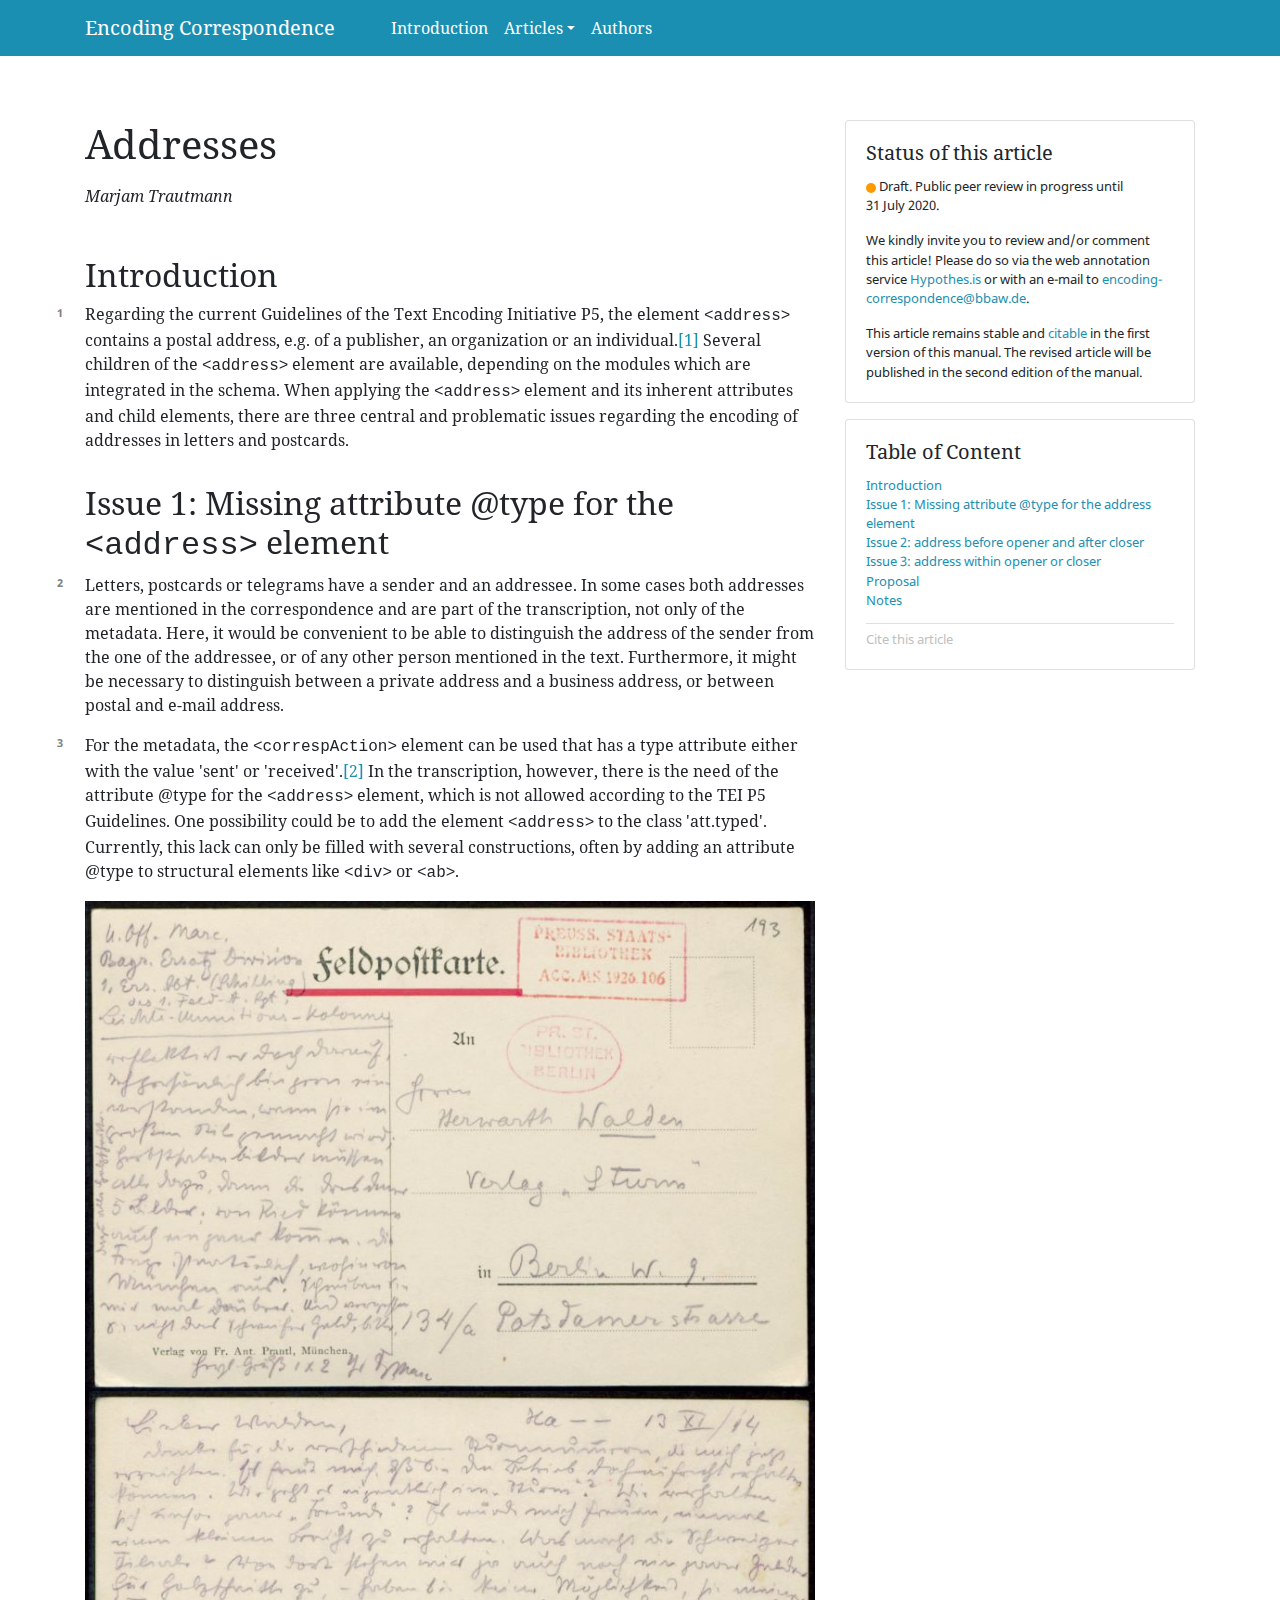
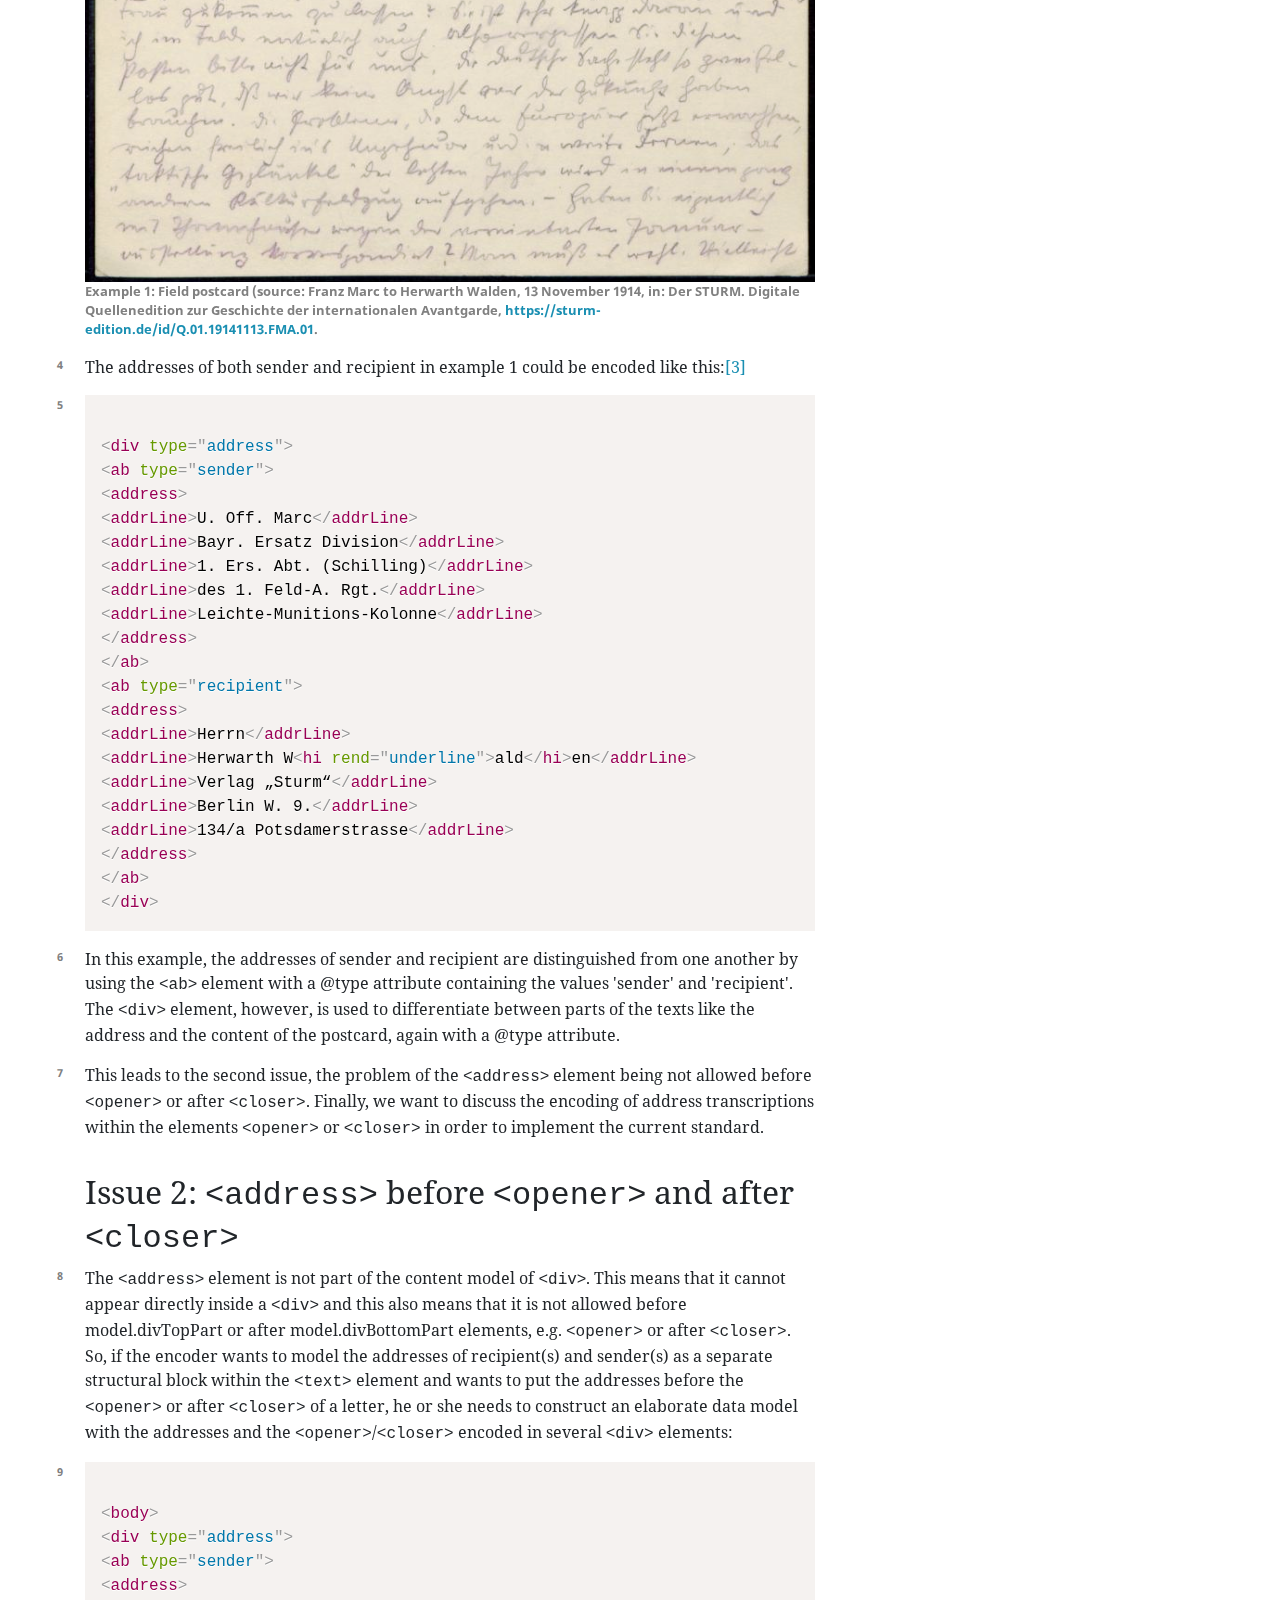
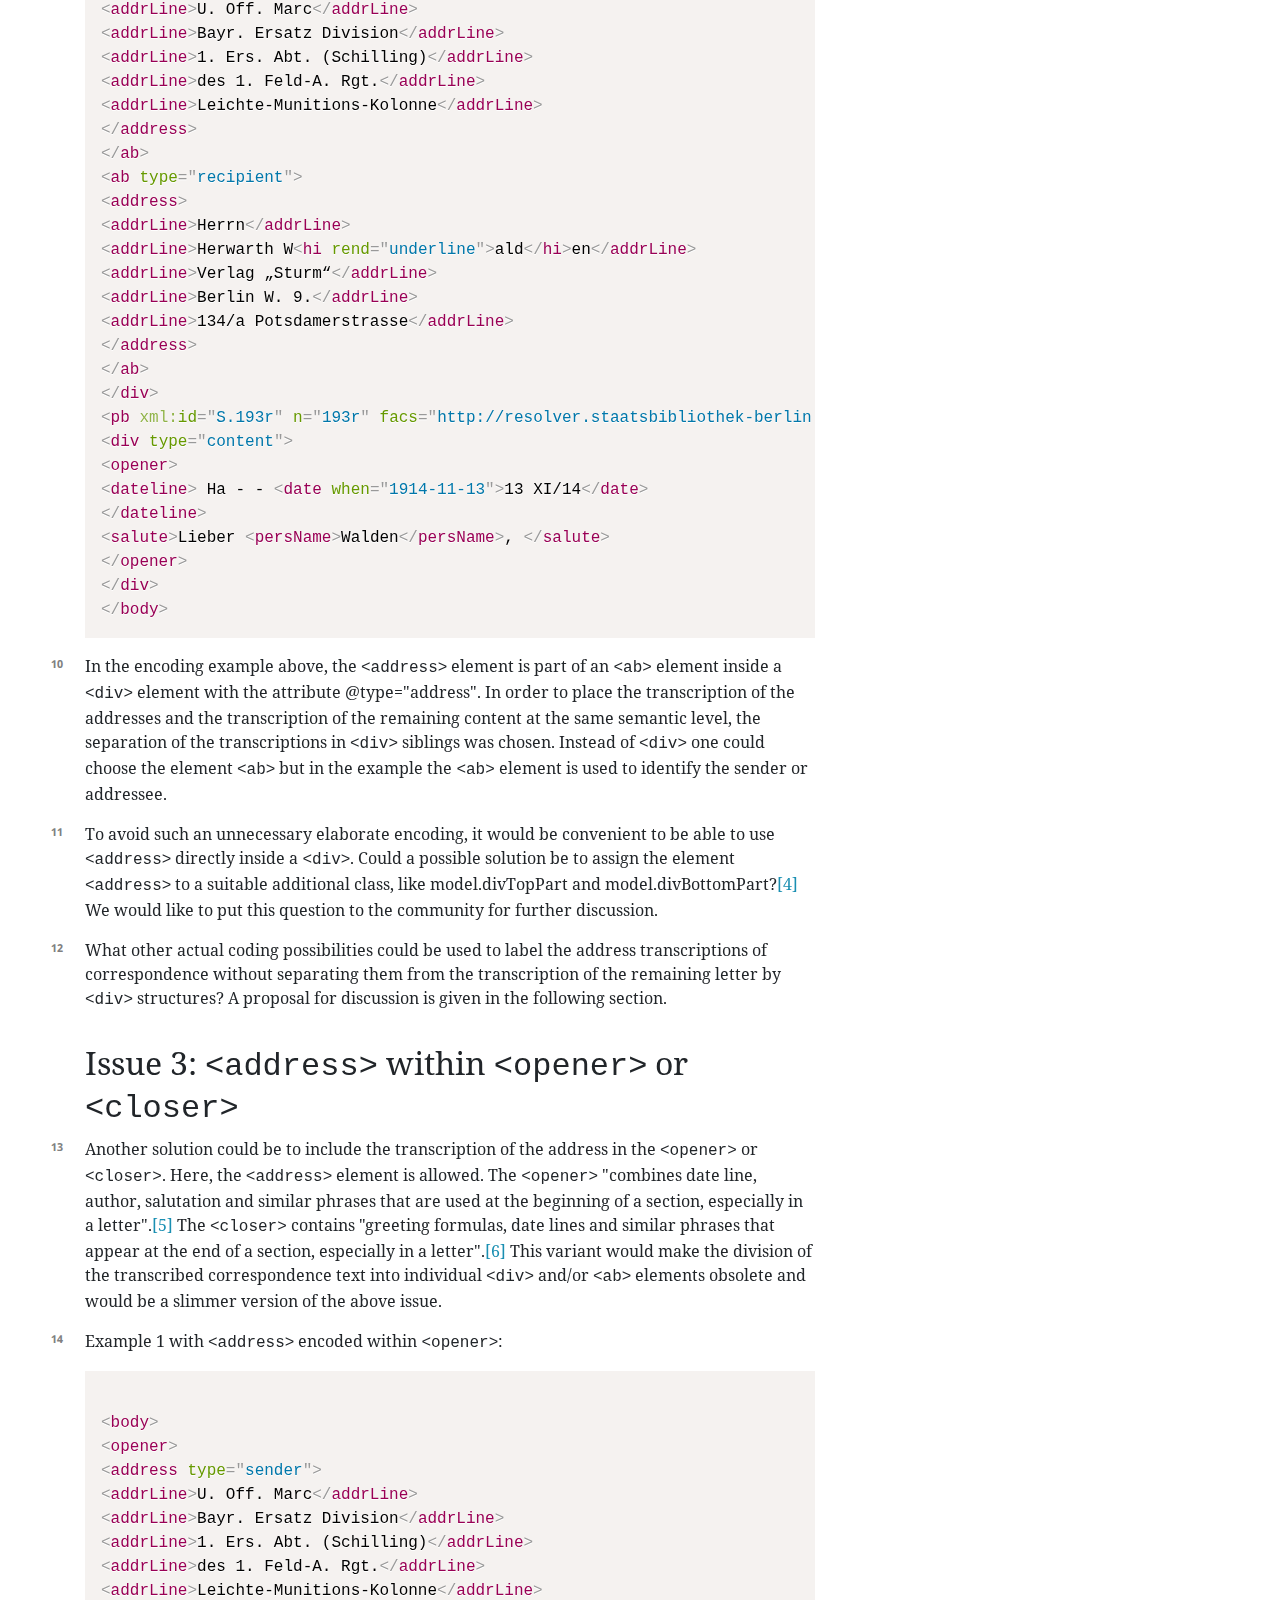
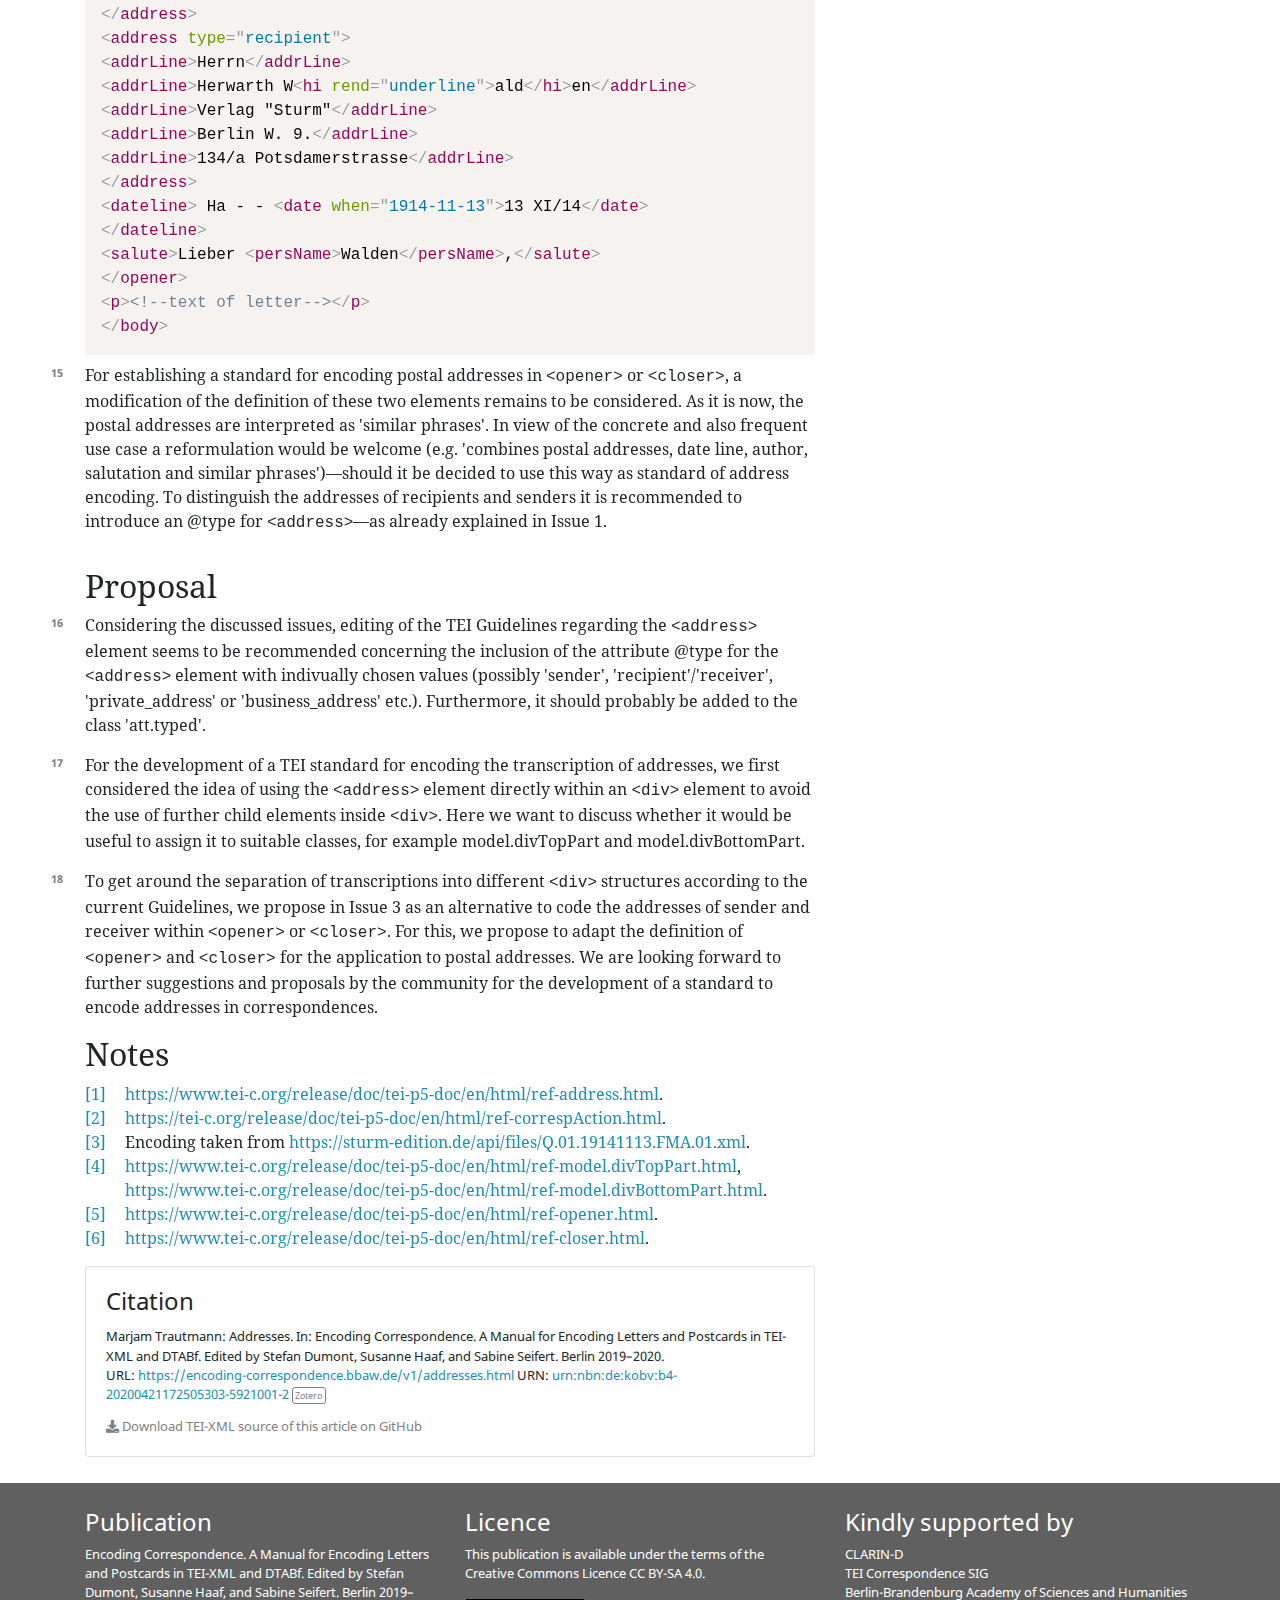
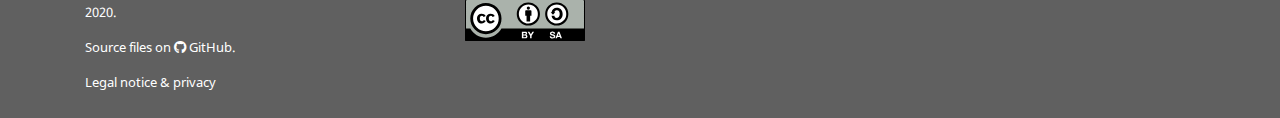
==== html/addresses.html @ d6dd6c6f "Update HTML output with new articles" ====
<!DOCTYPE HTML>
<html lang="en">
   <head>
      <meta http-equiv="Content-Type" content="text/html; charset=UTF-8">
      <meta charset="utf-8">
      <meta name="viewport" content="width=device-width, initial-scale=1, shrink-to-fit=no">
      <link rel="stylesheet" href="libs/bootstrap-4.3.1/css/bootstrap.min.css">
      <link href="libs/fontawesome/css/all.css" rel="stylesheet">
      <link href="libs/prism/prism.css" rel="stylesheet">
      <link href="css/ec.css" rel="stylesheet">
      <title>Encoding Correspondence: Addresses</title><script type="text/javascript">
                    var _paq = window._paq || [];
                    _paq.push(["setVisitorCookieTimeout", "604800"]);
                    _paq.push(["setSessionCookieTimeout", "0"]);
                    /* tracker methods like "setCustomDimension" should be called before "trackPageView" */
                    _paq.push(['trackPageView']);
                    _paq.push(['enableLinkTracking']);
                    (function() {
                    var u="https://piwik.bbaw.de/";
                    _paq.push(['setTrackerUrl', u+'matomo.php']);
                    _paq.push(['setSiteId', '53']);
                    var d=document, g=d.createElement('script'), s=d.getElementsByTagName('script')[0];
                    g.type='text/javascript'; g.async=true; g.defer=true; g.src=u+'matomo.js'; s.parentNode.insertBefore(g,s);
                    })();
                </script><noscript>
         <p><img src="https://piwik.bbaw.de/matomo.php?idsite=53&amp;rec=1" style="border:0;" alt=""></p></noscript></head>
   <body>
      <nav class="navbar navbar-expand-lg navbar-dark">
         <div class="container"><a class="navbar-brand" href="index.html" title="To the homepage" alt="Go to home page of Encoding Correspondence">Encoding Correspondence</a><button class="navbar-toggler" type="button" data-toggle="collapse" data-target="#navbar" aria-controls="navbar" aria-expanded="false" aria-label="Toggle navigation"><span class="navbar-toggler-icon"></span></button><div class="collapse navbar-collapse" id="navbar">
               <ul class="navbar-nav">
                  <li class="nav-item"><a class="nav-link" href="introduction.html">Introduction</a></li>
                  <li class="nav-item dropdown"><a class="nav-link dropdown-toggle" href="#" id="dropdown07" data-toggle="dropdown" aria-haspopup="true" aria-expanded="false">Articles</a><div class="dropdown-menu" aria-labelledby="dropdown07"><a class="dropdown-item" href="addresses.html">Addresses</a><a class="dropdown-item" href="CMIF.html">Correspondence Metadata Interchange Format</a><a class="dropdown-item" href="openers-closers.html">Letter Openers and Closers</a><a class="dropdown-item" href="stamps-seals-postmarks.html">Postage Stamps, Seals, and Postmarks</a><a class="dropdown-item" href="postscripts.html">Postscripts of Letters</a><a class="dropdown-item" href="pre-printed-parts.html">Pre-printed parts: Letterheads and forms</a></div>
                  </li>
                  <li class="nav-item"><a class="nav-link" href="authors.html">Authors <span class="sr-only">(current)</span></a></li>
               </ul>
            </div>
         </div>
      </nav>
      <div id="content" class="container">
         <div class="row">
            <div class="col-md-4 order-2 d-print-none">
               <div id="status" class="card">
                  <div class="card-body">
                     <h5 class="card-title">Status of this article</h5>
                     <p class="status"><span class="dot dot-draft"></span>Draft. Public peer review in progress until 31&nbsp;July&nbsp;2020.</p>
                     <p>We kindly invite you to review and/or comment this article! Please do so via the web
                        annotation service <a href="https://web.hypothes.is/">Hypothes.is</a> 
                        or with an e-mail to <a href="mailto:encoding-correspondence@bbaw.de">encoding-correspondence@bbaw.de</a>.</p>
                     <p>This article remains stable and <a href="#citation">citable</a> in the first version of this manual. The revised article will be published in the
                        second edition of the manual.</p>
                  </div>
               </div>
               <div class="card">
                  <div class="card-body">
                     <h5 class="card-title">Table of Content</h5>
                     <ul id="toc">
                        <li><a href="#c-1">Introduction</a></li>
                        <li><a href="#c-2">Issue 1: Missing attribute @type for the address element</a></li>
                        <li><a href="#c-3">Issue 2: address before opener and after closer</a></li>
                        <li><a href="#c-4">Issue 3: address within opener or closer
                              </a></li>
                        <li><a href="#c-5">Proposal</a></li>
                        <li><a href="#notes">Notes</a></li>
                        <li class="citation-link"><a href="#citation">Cite this article</a></li>
                     </ul>
                  </div>
               </div>
            </div>
            <div class="col-md-8 order-1">
               <article>
                  <header>
                     <h1>Addresses</h1>
                     <p id="authors">Marjam Trautmann</p>
                  </header>
                  <section>
                     
                     <div class="chapter" id="c-1">
                        
                        <h2>Introduction</h2>
                        
                        <p id="1"><span class="paragraph-number">&nbsp;&nbsp;1</span>Regarding the current Guidelines of the Text Encoding Initiative P5, the element
                           <span class="code">&lt;address&gt;</span> contains a postal address, e.g. of a publisher, an organization
                           or an individual.<a id="fn1" href="#note_fn1">[1]</a>
                           Several children of the <span class="code">&lt;address&gt;</span> element are available, depending on the
                           modules which are integrated in the schema. When applying the <span class="code">&lt;address&gt;</span>
                           element and its inherent attributes and child elements, there are three central and
                           problematic issues regarding the encoding of addresses in letters and postcards.</p>
                        </div>
                     
                     <div class="chapter" id="c-2">
                        
                        <h2>Issue 1: Missing attribute @type for the <span class="code">&lt;address&gt;</span> element</h2>
                        
                        <p id="2"><span class="paragraph-number">&nbsp;&nbsp;2</span>Letters, postcards or telegrams have a sender and an addressee. In some cases both
                           addresses are mentioned in the correspondence and are part of the transcription, not
                           only of the metadata. Here, it would be convenient to be able to distinguish the
                           address of the sender from the one of the addressee, or of any other person mentioned
                           in the text. Furthermore, it might be necessary to distinguish between a private
                           address and a business address, or between postal and e-mail address.</p>
                        
                        <p id="3"><span class="paragraph-number">&nbsp;&nbsp;3</span>For the metadata, the <span class="code">&lt;correspAction&gt;</span> element can be used that has a type
                           attribute either with the value 'sent' or 'received'.<a id="fn2" href="#note_fn2">[2]</a>
                           In the transcription, however, there is the need of the attribute @type for the
                           <span class="code">&lt;address&gt;</span> element, which is not allowed according to the TEI P5 Guidelines.
                           One possibility could be to add the element <span class="code">&lt;address&gt;</span> to the class
                           'att.typed'. Currently, this lack can only be filled with several constructions,
                           often by adding an attribute @type to structural elements like <span class="code">&lt;div&gt;</span> or
                           <span class="code">&lt;ab&gt;</span>.</p>
                        
                        <figure><img src="img/addresses/example1.png"><figcaption>Example 1: Field postcard (source: Franz Marc to Herwarth Walden, 13 November
                              1914, in: Der STURM. Digitale Quellenedition zur Geschichte der internationalen
                              Avantgarde, <a href="https://sturm-%E2%80%8Bedition.de/id/Q.01.19141113.FMA.01" target="_blank">https://sturm-​edition.de/id/Q.01.19141113.FMA.01</a>.</figcaption>
                        </figure>
                        
                        <p id="4"><span class="paragraph-number">&nbsp;&nbsp;4</span>The addresses of both sender and recipient in example 1 could be encoded like
                           this:<a id="fn3" href="#note_fn3">[3]</a>
                           </p>
                        
                        <p id="5"><span class="paragraph-number">&nbsp;&nbsp;5</span><pre><code class="language-xml">
&lt;div type="address"&gt;
&lt;ab type="sender"&gt;
&lt;address&gt;
&lt;addrLine&gt;U. Off. Marc&lt;/addrLine&gt;
&lt;addrLine&gt;Bayr. Ersatz Division&lt;/addrLine&gt;
&lt;addrLine&gt;1. Ers. Abt. (Schilling)&lt;/addrLine&gt;
&lt;addrLine&gt;des 1. Feld-A. Rgt.&lt;/addrLine&gt;
&lt;addrLine&gt;Leichte-Munitions-Kolonne&lt;/addrLine&gt;
&lt;/address&gt;
&lt;/ab&gt;
&lt;ab type="recipient"&gt;
&lt;address&gt;
&lt;addrLine&gt;Herrn&lt;/addrLine&gt;
&lt;addrLine&gt;Herwarth W&lt;hi rend="underline"&gt;ald&lt;/hi&gt;en&lt;/addrLine&gt;
&lt;addrLine&gt;Verlag „Sturm“&lt;/addrLine&gt;
&lt;addrLine&gt;Berlin W. 9.&lt;/addrLine&gt;
&lt;addrLine&gt;134/a Potsdamerstrasse&lt;/addrLine&gt;
&lt;/address&gt;
&lt;/ab&gt;
&lt;/div&gt;
</code></pre>
                        </p>
                        
                        <p id="6"><span class="paragraph-number">&nbsp;&nbsp;6</span>In this example, the addresses of sender and recipient are distinguished from one
                           another by using the <span class="code">&lt;ab&gt;</span> element with a @type attribute containing the values
                           'sender' and 'recipient'. The <span class="code">&lt;div&gt;</span> element, however, is used to differentiate
                           between parts of the texts like the address and the content of the postcard, again
                           with a @type attribute.</p>
                        
                        <p id="7"><span class="paragraph-number">&nbsp;&nbsp;7</span>This leads to the second issue, the problem of the <span class="code">&lt;address&gt;</span> element being not
                           allowed before <span class="code">&lt;opener&gt;</span> or after <span class="code">&lt;closer&gt;</span>. Finally, we want to discuss
                           the encoding of address transcriptions within the elements <span class="code">&lt;opener&gt;</span> or
                           <span class="code">&lt;closer&gt;</span> in order to implement the current standard.</p>
                        </div>
                     
                     <div class="chapter" id="c-3">
                        
                        <h2>Issue 2: <span class="code">&lt;address&gt;</span> before <span class="code">&lt;opener&gt;</span> and after <span class="code">&lt;closer&gt;</span></h2>
                        
                        <p id="8"><span class="paragraph-number">&nbsp;&nbsp;8</span>The <span class="code">&lt;address&gt;</span> element is not part of the content model of <span class="code">&lt;div&gt;</span>. This
                           means that it cannot appear directly inside a <span class="code">&lt;div&gt;</span> and this also means that
                           it is not allowed before model.divTopPart or after model.divBottomPart elements, e.g.
                           <span class="code">&lt;opener&gt;</span> or after <span class="code">&lt;closer&gt;</span>. So, if the encoder wants to model the
                           addresses of recipient(s) and sender(s) as a separate structural block within the
                           <span class="code">&lt;text&gt;</span> element and wants to put the addresses before the <span class="code">&lt;opener&gt;</span> or
                           after <span class="code">&lt;closer&gt;</span> of a letter, he or she needs to construct an elaborate data
                           model with the addresses and the <span class="code">&lt;opener&gt;</span>/<span class="code">&lt;closer&gt;</span> encoded in several
                           <span class="code">&lt;div&gt;</span> elements:</p>
                        
                        <p id="9"><span class="paragraph-number">&nbsp;&nbsp;9</span><pre><code class="language-xml">
&lt;body&gt;
&lt;div type="address"&gt;
&lt;ab type="sender"&gt;
&lt;address&gt;
&lt;addrLine&gt;U. Off. Marc&lt;/addrLine&gt;
&lt;addrLine&gt;Bayr. Ersatz Division&lt;/addrLine&gt;
&lt;addrLine&gt;1. Ers. Abt. (Schilling)&lt;/addrLine&gt;
&lt;addrLine&gt;des 1. Feld-A. Rgt.&lt;/addrLine&gt;
&lt;addrLine&gt;Leichte-Munitions-Kolonne&lt;/addrLine&gt;
&lt;/address&gt;
&lt;/ab&gt;
&lt;ab type="recipient"&gt;
&lt;address&gt;
&lt;addrLine&gt;Herrn&lt;/addrLine&gt;
&lt;addrLine&gt;Herwarth W&lt;hi rend="underline"&gt;ald&lt;/hi&gt;en&lt;/addrLine&gt;
&lt;addrLine&gt;Verlag „Sturm“&lt;/addrLine&gt;
&lt;addrLine&gt;Berlin W. 9.&lt;/addrLine&gt;
&lt;addrLine&gt;134/a Potsdamerstrasse&lt;/addrLine&gt;
&lt;/address&gt;
&lt;/ab&gt;
&lt;/div&gt;
&lt;pb xml:id="S.193r" n="193r" facs="http://resolver.staatsbibliothek-berlin.de/SBB0000DAB200000002"/&gt;
&lt;div type="content"&gt;
&lt;opener&gt;
&lt;dateline&gt; Ha - - &lt;date when="1914-11-13"&gt;13 XI/14&lt;/date&gt;
&lt;/dateline&gt;
&lt;salute&gt;Lieber &lt;persName&gt;Walden&lt;/persName&gt;, &lt;/salute&gt;
&lt;/opener&gt;
&lt;/div&gt;
&lt;/body&gt;
</code></pre>
                        </p>
                        
                        <p id="10"><span class="paragraph-number">10</span>In the encoding example above, the <span class="code">&lt;address&gt;</span> element is part of an <span class="code">&lt;ab&gt;</span>
                           element inside a <span class="code">&lt;div&gt;</span> element with the attribute @type="address". In order to
                           place the transcription of the addresses and the transcription of the remaining
                           content at the same semantic level, the separation of the transcriptions in
                           <span class="code">&lt;div&gt;</span> siblings was chosen. Instead of <span class="code">&lt;div&gt;</span> one could choose the
                           element <span class="code">&lt;ab&gt;</span> but in the example the <span class="code">&lt;ab&gt;</span> element is used to identify
                           the sender or addressee.</p>
                        
                        <p id="11"><span class="paragraph-number">11</span>To avoid such an unnecessary elaborate encoding, it would be convenient to be able
                           to
                           use <span class="code">&lt;address&gt;</span> directly inside a <span class="code">&lt;div&gt;</span>. Could a possible solution be to
                           assign the element <span class="code">&lt;address&gt;</span> to a suitable additional class, like
                           model.divTopPart and model.divBottomPart?<a id="fn4" href="#note_fn4">[4]</a>
                           We would like to put this question to the community for further discussion.</p>
                        
                        <p id="12"><span class="paragraph-number">12</span>What other actual coding possibilities could be used to label the address
                           transcriptions of correspondence without separating them from the transcription of
                           the remaining letter by <span class="code">&lt;div&gt;</span> structures? A proposal for discussion is given
                           in the following section.</p>
                        </div>
                     
                     <div class="chapter" id="c-4">
                        
                        <h2>Issue 3: <span class="code">&lt;address&gt;</span> within <span class="code">&lt;opener&gt;</span> or <span class="code">&lt;closer&gt;</span>
                           </h2>
                        
                        <p id="13"><span class="paragraph-number">13</span>Another solution could be to include the transcription of the address in the
                           <span class="code">&lt;opener&gt;</span> or <span class="code">&lt;closer&gt;</span>. Here, the <span class="code">&lt;address&gt;</span> element is allowed.
                           The <span class="code">&lt;opener&gt;</span> "combines date line, author, salutation and similar phrases that
                           are used at the beginning of a section, especially in a letter".<a id="fn5" href="#note_fn5">[5]</a>
                           The <span class="code">&lt;closer&gt;</span> contains "greeting formulas, date lines and similar phrases that
                           appear at the end of a section, especially in a letter".<a id="fn6" href="#note_fn6">[6]</a>
                           This variant would make the division of the transcribed correspondence text into
                           individual <span class="code">&lt;div&gt;</span> and/or <span class="code">&lt;ab&gt;</span> elements obsolete and would be a slimmer
                           version of the above issue.</p>
                        
                        <p id="14"><span class="paragraph-number">14</span>Example 1 with <span class="code">&lt;address&gt;</span> encoded within <span class="code">&lt;opener&gt;</span>:</p>
                        
                        <pre><code class="language-xml">
&lt;body&gt;
&lt;opener&gt;
&lt;address type="sender"&gt;
&lt;addrLine&gt;U. Off. Marc&lt;/addrLine&gt;
&lt;addrLine&gt;Bayr. Ersatz Division&lt;/addrLine&gt;
&lt;addrLine&gt;1. Ers. Abt. (Schilling)&lt;/addrLine&gt;
&lt;addrLine&gt;des 1. Feld-A. Rgt.&lt;/addrLine&gt;
&lt;addrLine&gt;Leichte-Munitions-Kolonne&lt;/addrLine&gt;
&lt;/address&gt;
&lt;address type="recipient"&gt;
&lt;addrLine&gt;Herrn&lt;/addrLine&gt;
&lt;addrLine&gt;Herwarth W&lt;hi rend="underline"&gt;ald&lt;/hi&gt;en&lt;/addrLine&gt;
&lt;addrLine&gt;Verlag "Sturm"&lt;/addrLine&gt;
&lt;addrLine&gt;Berlin W. 9.&lt;/addrLine&gt;
&lt;addrLine&gt;134/a Potsdamerstrasse&lt;/addrLine&gt;
&lt;/address&gt;
&lt;dateline&gt; Ha - - &lt;date when="1914-11-13"&gt;13 XI/14&lt;/date&gt;
&lt;/dateline&gt;
&lt;salute&gt;Lieber &lt;persName&gt;Walden&lt;/persName&gt;,&lt;/salute&gt;
&lt;/opener&gt;
&lt;p&gt;&lt;!--text of letter--&gt;&lt;/p&gt;
&lt;/body&gt;
</code></pre>
                        
                        <p id="15"><span class="paragraph-number">15</span>For establishing a standard for encoding postal addresses in <span class="code">&lt;opener&gt;</span> or
                           <span class="code">&lt;closer&gt;</span>, a modification of the definition of these two elements remains to
                           be considered. As it is now, the postal addresses are interpreted as 'similar
                           phrases'. In view of the concrete and also frequent use case a reformulation would
                           be
                           welcome (e.g. 'combines postal addresses, date line, author, salutation and similar
                           phrases')—should it be decided to use this way as standard of address encoding. To
                           distinguish the addresses of recipients and senders it is recommended to introduce
                           an
                           @type for <span class="code">&lt;address&gt;</span>—as already explained in Issue 1.</p>
                        </div>
                     
                     <div class="chapter" id="c-5">
                        
                        <h2>Proposal</h2>
                        
                        <p id="16"><span class="paragraph-number">16</span>Considering the discussed issues, editing of the TEI Guidelines regarding the
                           <span class="code">&lt;address&gt;</span> element seems to be recommended concerning the inclusion of the
                           attribute @type for the <span class="code">&lt;address&gt;</span> element with indivually chosen values
                           (possibly 'sender', 'recipient'/'receiver', 'private_address' or 'business_address'
                           etc.). Furthermore, it should probably be added to the class 'att.typed'.</p>
                        
                        <p id="17"><span class="paragraph-number">17</span>For the development of a TEI standard for encoding the transcription of addresses,
                           we
                           first considered the idea of using the <span class="code">&lt;address&gt;</span> element directly within an
                           <span class="code">&lt;div&gt;</span> element to avoid the use of further child elements inside
                           <span class="code">&lt;div&gt;</span>. Here we want to discuss whether it would be useful to assign it to
                           suitable classes, for example model.divTopPart and model.divBottomPart.</p>
                        
                        <p id="18"><span class="paragraph-number">18</span>To get around the separation of transcriptions into different <span class="code">&lt;div&gt;</span> structures
                           according to the current Guidelines, we propose in Issue 3 as an alternative to code
                           the addresses of sender and receiver within <span class="code">&lt;opener&gt;</span> or <span class="code">&lt;closer&gt;</span>. For
                           this, we propose to adapt the definition of <span class="code">&lt;opener&gt;</span> and <span class="code">&lt;closer&gt;</span> for
                           the application to postal addresses. We are looking forward to further suggestions
                           and proposals by the community for the development of a standard to encode addresses
                           in correspondences.</p>
                        </div>
                     </section>
                  <div id="notes">
                     <h2>Notes</h2>
                     <ul>
                        <li><a id="note_fn1" class="note-number" href="#fn1">[1]</a><a href="https://www.tei-c.org/release/doc/tei-p5-doc/en/html/ref-address.html" target="_blank">https://www.tei-c.org/release/doc/tei-p5-doc/en/html/ref-address.html</a>.</li>
                        <li><a id="note_fn2" class="note-number" href="#fn2">[2]</a><a href="https://tei-c.org/release/doc/tei-p5-doc/en/html/ref-correspAction.html" target="_blank">https://tei-c.org/release/doc/tei-p5-doc/en/html/ref-correspAction.html</a>.</li>
                        <li><a id="note_fn3" class="note-number" href="#fn3">[3]</a>Encoding taken from <a href="https://sturm-edition.de/api/files/Q.01.19141113.FMA.01.xml" target="_blank">https://sturm-edition.de/api/files/Q.01.19141113.FMA.01.xml</a>.</li>
                        <li><a id="note_fn4" class="note-number" href="#fn4">[4]</a><a href="https://www.tei-c.org/release/doc/tei-p5-doc/en/html/ref-model.divTopPart.html" target="_blank">https://www.tei-c.org/release/doc/tei-p5-doc/en/html/ref-model.divTopPart.html</a>,
                           <a href="https://www.tei-c.org/release/doc/tei-p5-doc/en/html/ref-model.divBottomPart.html" target="_blank">https://www.tei-c.org/release/doc/tei-p5-doc/en/html/ref-model.divBottomPart.html</a>.</li>
                        <li><a id="note_fn5" class="note-number" href="#fn5">[5]</a><a href="https://www.tei-c.org/release/doc/tei-p5-doc/en/html/ref-opener.html" target="_blank">https://www.tei-c.org/release/doc/tei-p5-doc/en/html/ref-opener.html</a>.</li>
                        <li><a id="note_fn6" class="note-number" href="#fn6">[6]</a><a href="https://www.tei-c.org/release/doc/tei-p5-doc/en/html/ref-closer.html" target="_blank">https://www.tei-c.org/release/doc/tei-p5-doc/en/html/ref-closer.html</a>.</li>
                     </ul>
                  </div>
                  <div id="bibliography"></div>
                  <div class="card" id="citation">
                     <div class="card-body">
                        <h4 class="card-title">Citation</h4>Marjam Trautmann: Addresses. In: Encoding Correspondence. A Manual for Encoding Letters and Postcards in TEI-XML
                        and DTABf. Edited by Stefan Dumont, Susanne Haaf, and Sabine Seifert. Berlin 2019–2020.
                        URL:&nbsp;<a href="https://encoding-correspondence.bbaw.de/v1/addresses.html">https://encoding-correspondence.bbaw.de/v1/addresses.html</a> URN:&nbsp;<a href="https://nbn-resolving.org/urn:nbn:de:kobv:b4-20200421172505303-5921001-2">urn:nbn:de:kobv:b4-20200421172505303-5921001-2</a><a class="zotero-link" href="https://www.zotero.org/groups/2248469/encoding_correspondence/items/itemKey/TFR6AZQS" target="_blank" title="Zotero record" alt="Link to Zotero record">Zotero</a><br><span class="Z3988" title="url_ver=Z39.88-2004&amp;ctx_ver=Z39.88-2004&amp;rfr_id=info%3Asid%2Fzotero.org%3A2&amp;rft_val_fmt=info%3Aofi%2Ffmt%3Akev%3Amtx%3Abook&amp;rft.genre=bookitem&amp;rft.atitle=Addresses&amp;rft.btitle=Encoding%20Correspondence.%20A%20Manual%20for%20TEI-XML-based%20Encoding%20of%20Letters%20and%20Postcards%20in%20TEI-XML%20and%20DTABf&amp;rft.place=Berlin&amp;rft.publisher=Berlin-Brandenburg%20Academy%20of%20Sciences%20and%20Humanities&amp;rft.edition=1&amp;rft.aufirst=Marjam&amp;rft.aulast=Trautmann&amp;rft.au=Marjam%20Trautmann&amp;rft.au=Stefan%20Dumont&amp;rft.au=Susanne%20Haaf&amp;rft.au=Sabine%20Seifert&amp;rft.date=2020&amp;rft.language=en-EN"></span><p class="download-link"><i class="fa fa-download"></i>&nbsp;<a href="https://github.com/TEI-Correspondence-SIG/encoding-correspondence">Download TEI-XML source of this article on GitHub</a></p>
                     </div>
                  </div>
               </article>
            </div>
         </div>
      </div>
      <footer class="d-print-none">
         <div class="container">
            <div class="row">
               <div class="col-md-4">
                  <h4>Publication</h4>
                  <p>Encoding Correspondence. A Manual for Encoding Letters and Postcards in TEI-XML and
                     DTABf. Edited by Stefan Dumont, Susanne Haaf, and Sabine Seifert. Berlin 2019–2020.</p>
                  <p>Source files on <i class="fab fa-github"></i>&nbsp;<a href="https://github.com/TEI-Correspondence-SIG/encoding-correspondence" target="_blank">GitHub</a>.</p>
                  <p><a href="legal.html">Legal notice &amp; privacy</a></p>
               </div>
               <div class="col-md-4">
                  <h4>Licence</h4>
                  <p>This publication is available under the terms of the Creative Commons Licence <a target="_blank" href="https://creativecommons.org/licenses/by-sa/4.0/">CC BY-SA 4.0</a>.</p><a target="_blank" href="https://creativecommons.org/licenses/by-sa/4.0/"><img src="img/_general/by-sa.svg"></a></div>
               <div class="col-md-4">
                  <h4>Kindly supported by</h4>
                  <ul>
                     <li><a href="https://www.clarin-d.net/en/" target="_blank">CLARIN-D</a></li>
                     <li><a href="https://tei-c.org/activities/sig/correspondence/" target="_blank">TEI Correspondence SIG</a></li>
                     <li><a href="http://www.bbaw.de/en/" target="_blank">Berlin-Brandenburg Academy of Sciences and Humanities</a></li>
                  </ul>
               </div>
            </div>
         </div>
      </footer><script src="libs/jquery/jquery-3.3.1.slim.min.js"></script><script src="libs/popper.js/popper.min.js"></script><script src="libs/bootstrap-4.3.1/js/bootstrap.min.js"></script><script src="libs/prism/prism.js"></script><script src="https://hypothes.is/embed.js" async></script><script>
                    $(function () {
                        $("[data-toggle='popover']").popover({
                            html : true,
                            trigger: 'focus',
                            content: function() {
                                var content = $(this).attr("data-popover-content");
                                return $(content).children(".popover-body").html();
                            }
                        });
                    })
                </script></body>
</html>
---- html/libs/prism/prism.css ----
/* PrismJS 1.17.1
https://prismjs.com/download.html#themes=prism&languages=markup */
/**
 * prism.js default theme for JavaScript, CSS and HTML
 * Based on dabblet (http://dabblet.com)
 * @author Lea Verou
 */

code[class*="language-"],
pre[class*="language-"] {
	color: black;
	background: none;
	text-shadow: 0 1px white;
	font-family: Consolas, Monaco, 'Andale Mono', 'Ubuntu Mono', monospace;
	font-size: 1em;
	text-align: left;
	white-space: pre;
	word-spacing: normal;
	word-break: normal;
	word-wrap: normal;
	line-height: 1.5;

	-moz-tab-size: 4;
	-o-tab-size: 4;
	tab-size: 4;

	-webkit-hyphens: none;
	-moz-hyphens: none;
	-ms-hyphens: none;
	hyphens: none;
}

pre[class*="language-"]::-moz-selection, pre[class*="language-"] ::-moz-selection,
code[class*="language-"]::-moz-selection, code[class*="language-"] ::-moz-selection {
	text-shadow: none;
	background: #b3d4fc;
}

pre[class*="language-"]::selection, pre[class*="language-"] ::selection,
code[class*="language-"]::selection, code[class*="language-"] ::selection {
	text-shadow: none;
	background: #b3d4fc;
}

@media print {
	code[class*="language-"],
	pre[class*="language-"] {
		text-shadow: none;
	}
}

/* Code blocks */
pre[class*="language-"] {
	padding: 1em;
	margin: .5em 0;
	overflow: auto;
}

:not(pre) > code[class*="language-"],
pre[class*="language-"] {
	background: #f5f2f0;
}

/* Inline code */
:not(pre) > code[class*="language-"] {
	padding: .1em;
	border-radius: .3em;
	white-space: normal;
}

.token.comment,
.token.prolog,
.token.doctype,
.token.cdata {
	color: slategray;
}

.token.punctuation {
	color: #999;
}

.namespace {
	opacity: .7;
}

.token.property,
.token.tag,
.token.boolean,
.token.number,
.token.constant,
.token.symbol,
.token.deleted {
	color: #905;
}

.token.selector,
.token.attr-name,
.token.string,
.token.char,
.token.builtin,
.token.inserted {
	color: #690;
}

.token.operator,
.token.entity,
.token.url,
.language-css .token.string,
.style .token.string {
	color: #9a6e3a;
	background: hsla(0, 0%, 100%, .5);
}

.token.atrule,
.token.attr-value,
.token.keyword {
	color: #07a;
}

.token.function,
.token.class-name {
	color: #DD4A68;
}

.token.regex,
.token.important,
.token.variable {
	color: #e90;
}

.token.important,
.token.bold {
	font-weight: bold;
}
.token.italic {
	font-style: italic;
}

.token.entity {
	cursor: help;
}
---- html/css/ec.css ----
/* noto-sans-regular - latin */
@font-face {
  font-family: 'Noto Sans';
  font-style: normal;
  font-weight: 400;
  src: local('Noto Sans'), local('NotoSans'),
       url('../libs/noto-sans/noto-sans-v9-latin-regular.woff2') format('woff2'), /* Chrome 26+, Opera 23+, Firefox 39+ */
       url('../libs/noto-sans/noto-sans-v9-latin-regular.woff') format('woff'); /* Chrome 6+, Firefox 3.6+, IE 9+, Safari 5.1+ */
}

/* noto-sans-italic - latin */
@font-face {
  font-family: 'Noto Sans';
  font-style: italic;
  font-weight: 400;
  src: local('Noto Sans Italic'), local('NotoSans-Italic'),
       url('../libs/noto-sans/noto-sans-v9-latin-italic.woff2') format('woff2'), /* Chrome 26+, Opera 23+, Firefox 39+ */
       url('../libs/noto-sans/noto-sans-v9-latin-italic.woff') format('woff'); /* Chrome 6+, Firefox 3.6+, IE 9+, Safari 5.1+ */
}

/* noto-sans-700italic - latin */
@font-face {
  font-family: 'Noto Sans';
  font-style: italic;
  font-weight: 700;
  src: local('Noto Sans Bold Italic'), local('NotoSans-BoldItalic'),
       url('../libs/noto-sans/noto-sans-v9-latin-700italic.woff2') format('woff2'), /* Chrome 26+, Opera 23+, Firefox 39+ */
       url('../libs/noto-sans/noto-sans-v9-latin-700italic.woff') format('woff'); /* Chrome 6+, Firefox 3.6+, IE 9+, Safari 5.1+ */
}

/* noto-sans-700 - latin */
@font-face {
  font-family: 'Noto Sans';
  font-style: normal;
  font-weight: 700;
  src: local('Noto Sans Bold'), local('NotoSans-Bold'),
       url('../libs/noto-sans/noto-sans-v9-latin-700.woff2') format('woff2'), /* Chrome 26+, Opera 23+, Firefox 39+ */
       url('../libs/noto-sans/noto-sans-v9-latin-700.woff') format('woff'); /* Chrome 6+, Firefox 3.6+, IE 9+, Safari 5.1+ */
}

/* noto-serif-regular - latin */
@font-face {
  font-family: 'Noto Serif';
  font-style: normal;
  font-weight: 400;
  src: local('Noto Serif'), local('NotoSerif'),
       url('../libs/noto-serif/noto-serif-v8-latin-regular.woff2') format('woff2'), /* Chrome 26+, Opera 23+, Firefox 39+ */
       url('../libs/noto-serif/noto-serif-v8-latin-regular.woff') format('woff'); /* Chrome 6+, Firefox 3.6+, IE 9+, Safari 5.1+ */
}

/* noto-serif-700 - latin */
@font-face {
  font-family: 'Noto Serif';
  font-style: normal;
  font-weight: 700;
  src: local('Noto Serif Bold'), local('NotoSerif-Bold'),
       url('../libs/noto-serif/noto-serif-v8-latin-700.woff2') format('woff2'), /* Chrome 26+, Opera 23+, Firefox 39+ */
       url('../libs/noto-serif/noto-serif-v8-latin-700.woff') format('woff'); /* Chrome 6+, Firefox 3.6+, IE 9+, Safari 5.1+ */
}

/* noto-serif-italic - latin */
@font-face {
  font-family: 'Noto Serif';
  font-style: italic;
  font-weight: 400;
  src: local('Noto Serif Italic'), local('NotoSerif-Italic'),
       url('../libs/noto-serif/noto-serif-v8-latin-italic.woff2') format('woff2'), /* Chrome 26+, Opera 23+, Firefox 39+ */
       url('../libs/noto-serif/noto-serif-v8-latin-italic.woff') format('woff'); /* Chrome 6+, Firefox 3.6+, IE 9+, Safari 5.1+ */
}

/* noto-serif-700italic - latin */
@font-face {
  font-family: 'Noto Serif';
  font-style: italic;
  font-weight: 700;
  src: local('Noto Serif Bold Italic'), local('NotoSerif-BoldItalic'),
       url('../libs/noto-serif/noto-serif-v8-latin-700italic.woff2') format('woff2'), /* Chrome 26+, Opera 23+, Firefox 39+ */
       url('../libs/noto-serif/noto-serif-v8-latin-700italic.woff') format('woff'); /* Chrome 6+, Firefox 3.6+, IE 9+, Safari 5.1+ */
}



html, body {
    font-family: 'Noto Serif', serif;
}

nav.navbar-dark {
    background-color: #1A8FB2;
}

#navbar {
    margin-left: 2em;
}

#navbar a.nav-link {
    color: white;
}

#navbar .dropdown-menu {
    background-color: #1A8FB2;
    border: white;
    color: white;
}

#navbar .dropdown-menu a {
    color: white;
}
#navbar .dropdown-menu a:hover {
    background-color: #5b9fb2;
    
}

div#content {
    margin-top: 4em;
}

div.p-0 a,
div#content a {
    color: #1A8FB2;
}

header {
    margin-bottom: 3em;
}

p#authors {
    margin-top: 1em;
    font-style: italic;
}

.card-body p:last-child,
.card-body ul:last-child {
    margin-bottom: 0;
}

div#status {
    margin-bottom: 1em;
}

div#status p {
    font-family: 'Noto Sans', sans;
    font-size: 0.8em;
}

div#status p.status {
    text-indent: 1em;
}

.dot {
  position: absolute;
  margin: 0.5em 0 0 -1em;
  height: 10px;
  width: 10px;
  background-color: #bbb;
  border-radius: 50%;
  display: inline-block;
}

.dot-draft {
    background-color: #ff9900;
}

ul#toc {
    font-family: 'Noto Sans', sans;
    font-size: 0.8em;
    list-style-type: none;
    padding-left: 0;
}

ul#toc ul {
    font-family: 'Noto Sans', sans;
    list-style-type: none;
    padding-left: 20px;
}

ul#toc li.citation-link {
    margin-top: 1em;
    border-top: 1px solid #e0e0e0;
    padding-top: 0.5em;
}

ul#toc li.citation-link a {
    color: silver;
}

div.chapter {
    margin-top: 2em;
}

div#content p {
    position: relative;
}

span.paragraph-number {
    display: block;
    position: absolute;
    top: 0.2em;
    left: -3em;
    font-family: 'Noto Sans', sans;
    font-size: 0.7em;
    font-weight: bold;
    color: gray;
    text-align: right;
}

blockquote {
    margin: 0 4em 1em 4em;
}

blockquote p {
    margin-bottom: 0;
    font-style: italic;
}

blockquote cite {
    font-size: 0.8em;
    color: gray;
}

div#content blockquote cite a {
    color: gray;
}

span.code {
    font-family: Monospace;
}

span.bold {
    font-weight: bold;
}

caption,
figcaption {
    font-size: 0.8em;
    font-family: 'Noto Sans';
    font-weight: bold;
    color: gray;
}

article img {
    width: 100%;
    max-height: 50%;
}

div#notes li,
div#bibliography ul {
    position: relative;
    list-style-type: none;
    padding-left: 0;
}

div#notes a.note-number {
    display: block;
    position: absolute;
    left: -2.5em;
}

div#bibliography li {
    padding-bottom: 1em;
}

div#citation a.zotero-link,
div#bibliography a.zotero-link {
    font-size: 0.7em;
    margin: 0 0 0 0.3em;
    vertical-align: central;
    padding: 0.1em 0.3em 0.1em 0.3em;
    border: 1px solid gray;
    border-radius: 3px;
    font-family: "Noto Sans";
    color: gray;
}

div#citation a.zotero-link:hover,
div#bibliography a.zotero-link:hover {
    color: white;
    background-color: gray;
    text-decoration: none;
}

div#citation,
div#editorial-note {
    font-family: 'Noto Sans', sans;
    font-size: 0.8em;
}

div#editorial-note {
    margin-top: 2em;
    color: gray;
}

div#content p.download-link {
    margin-top: 1em;
    color: gray;
}

div#content p.download-link a {
    color: gray;
}

/* Footer */

footer {
    margin-top: 2em;
    padding: 2em 0 5em 0;
    font-family: 'Noto Sans', sans;
    font-size: 0.8em;
    background-color: #606060;
    color: white;
}

footer ul {
    list-style-type: none;
    padding: 0;
}

footer a,
footer a:hover {
    color: white;
}

/* Home page */
.jumbotron {
    position: relative;
    padding-top: 10em;
    padding-left: 2em;
    background-color: #EAF4F7;
    background-image: url('../img/_general/_D4S9095-TFA-B138.jpg');
    background-size:     cover; 
    background-repeat:   no-repeat;
    background-position: center center;
}

.jumbotron .container {
    padding: 1em 2em 1em 2em;
    background: rgba(255, 255, 255, 0.8);  
}

.jumbotron h2 {
    margin-top: 1em;
    font-size: 1.3em;
}

.jumbotron .lead {
    font-style: italic;
    font-size: 1.2em;
}

.jumbotron .container {
    position: relative;
}

.jumbotron .popover-block-container {
    position: absolute;
    right: 0;
    bottom: -30px;
    font-family: 'Noto Sans';
    font-size: 0.8em;
}

.jumbotron .popover-block-container > a {
    color: #606060;
}

.card .byline {
    font-style: italic;
    font-size: 0.8em;
}

/*  Authors */

div#authors div {
    padding-bottom: 1em;
    border-bottom: 1px solid #e0e0e0;
    margin-bottom: 1em;
}

a.cv-link {
    margin-left: 0.5em;
    font-size: 0.7em;
}

/*  print version */

@media print {
    body {
        width: 100%;
    }
    
    div.row {
        display: block;
    }
    
    div.col-md-8 {
        margin-left: 2em;
        flex: 95%;
        max-width: 95%;
    }
    
    span.paragraph-number {
        left: -3em;
    }
    
    div.annotator-frame {
        display: none;
    }
} 

/* mobile version */
@media screen and (max-width: 768px) {
    .jumbotron {
        padding-top: 2em;
        padding-left: 0em;
    }
    
    h1.display-4 {
        font-size: 2.5em;
    }
}
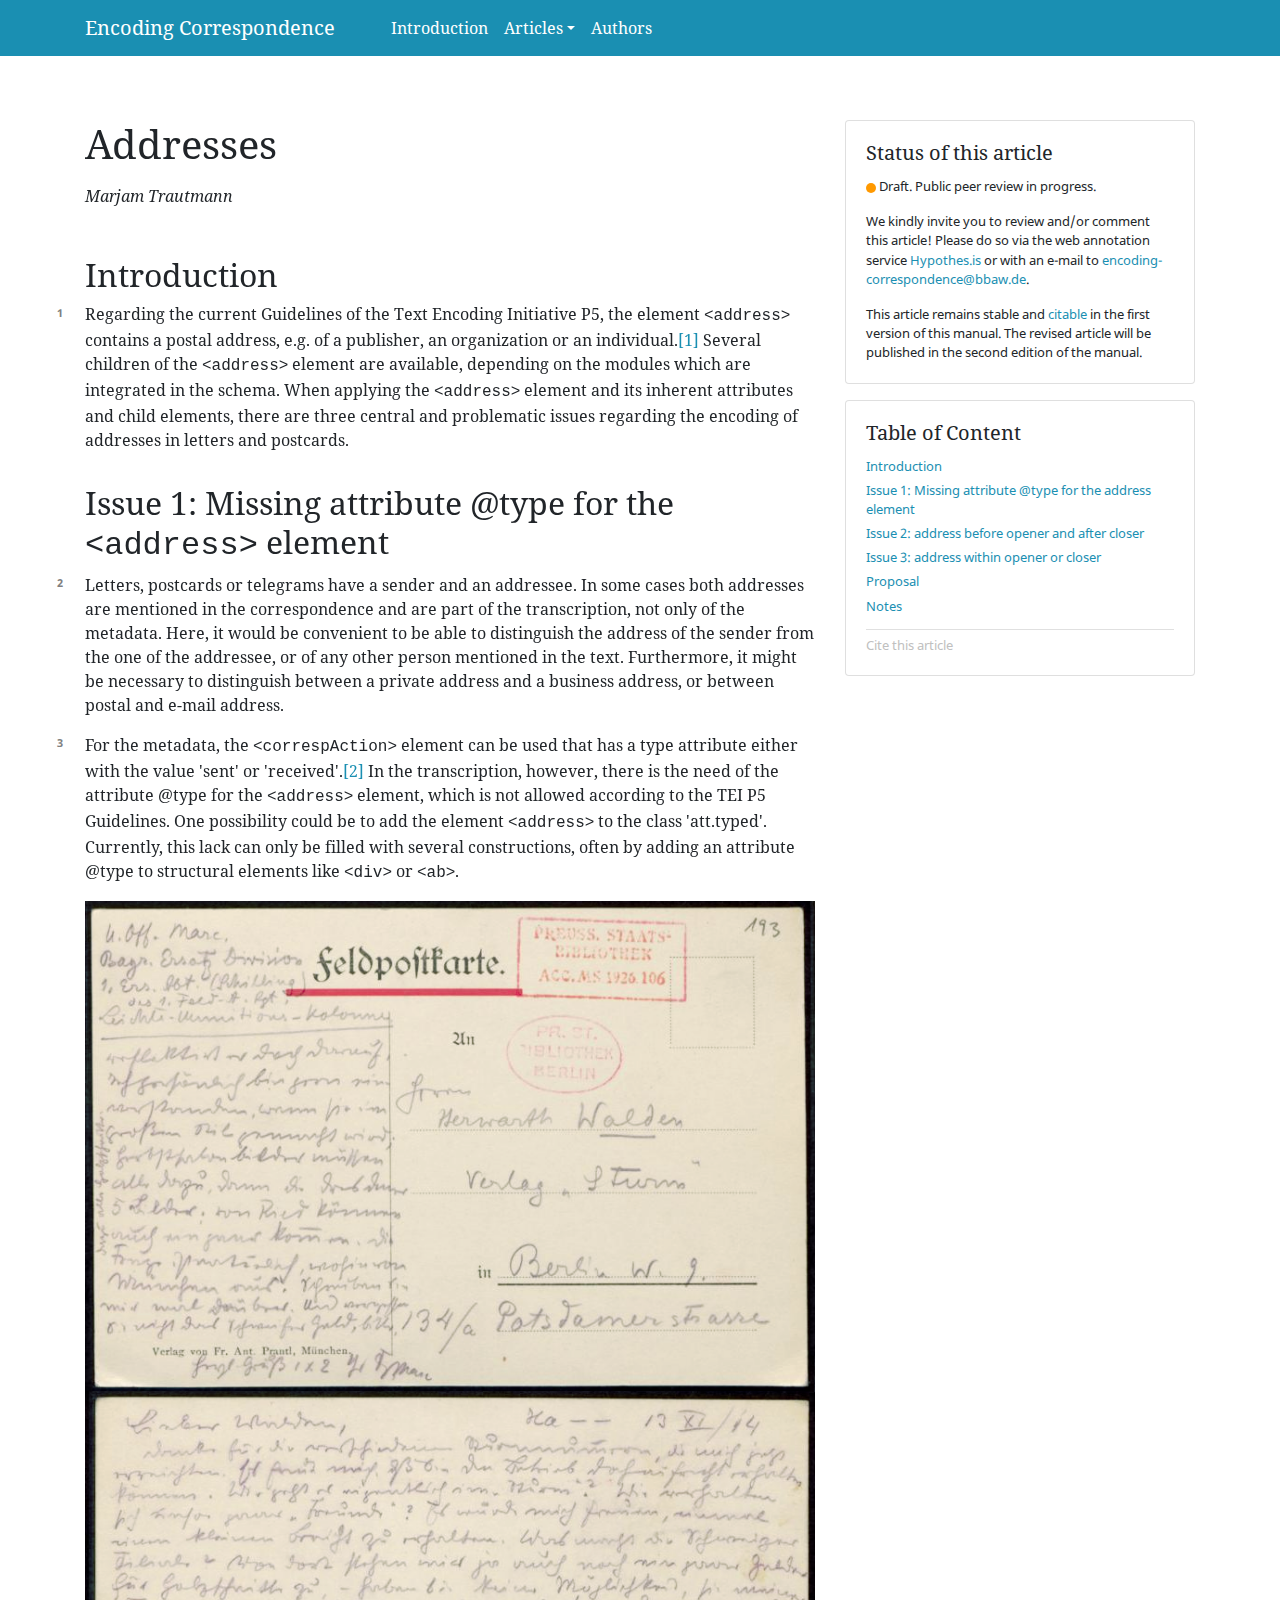
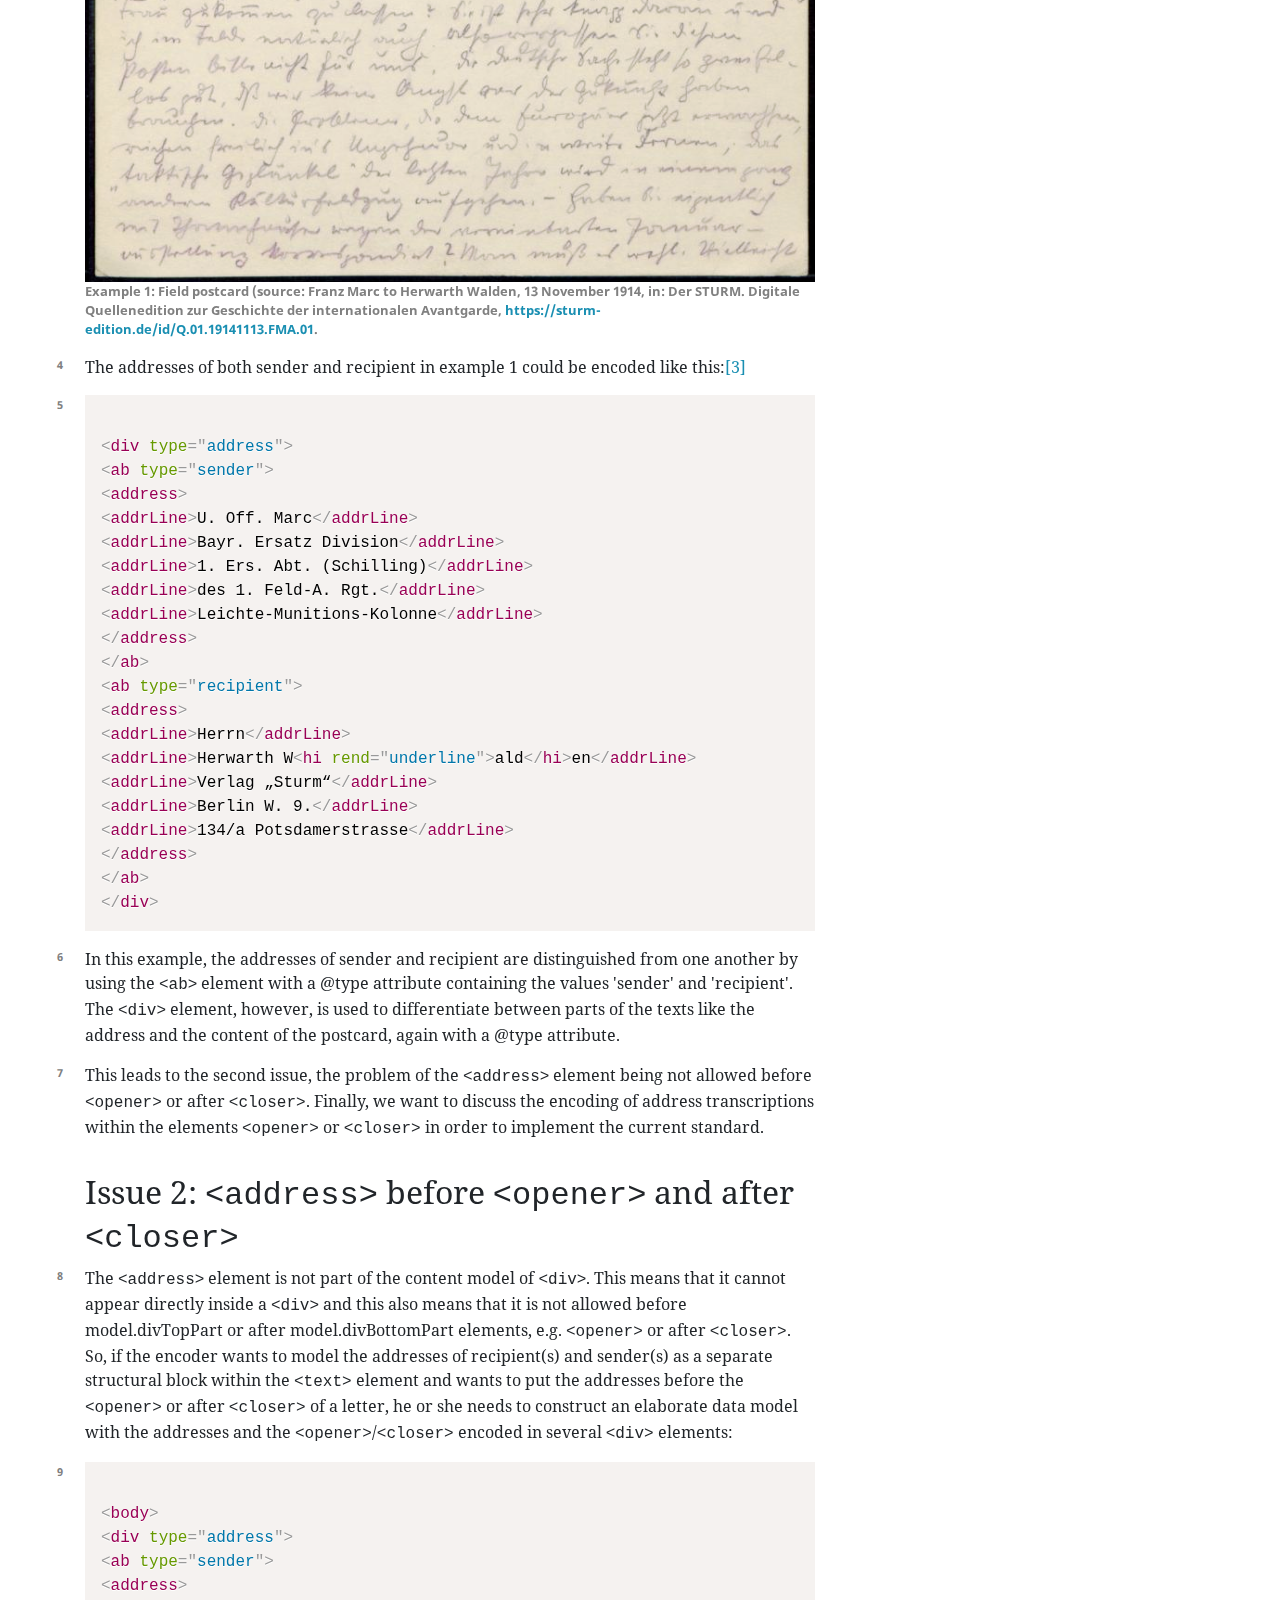
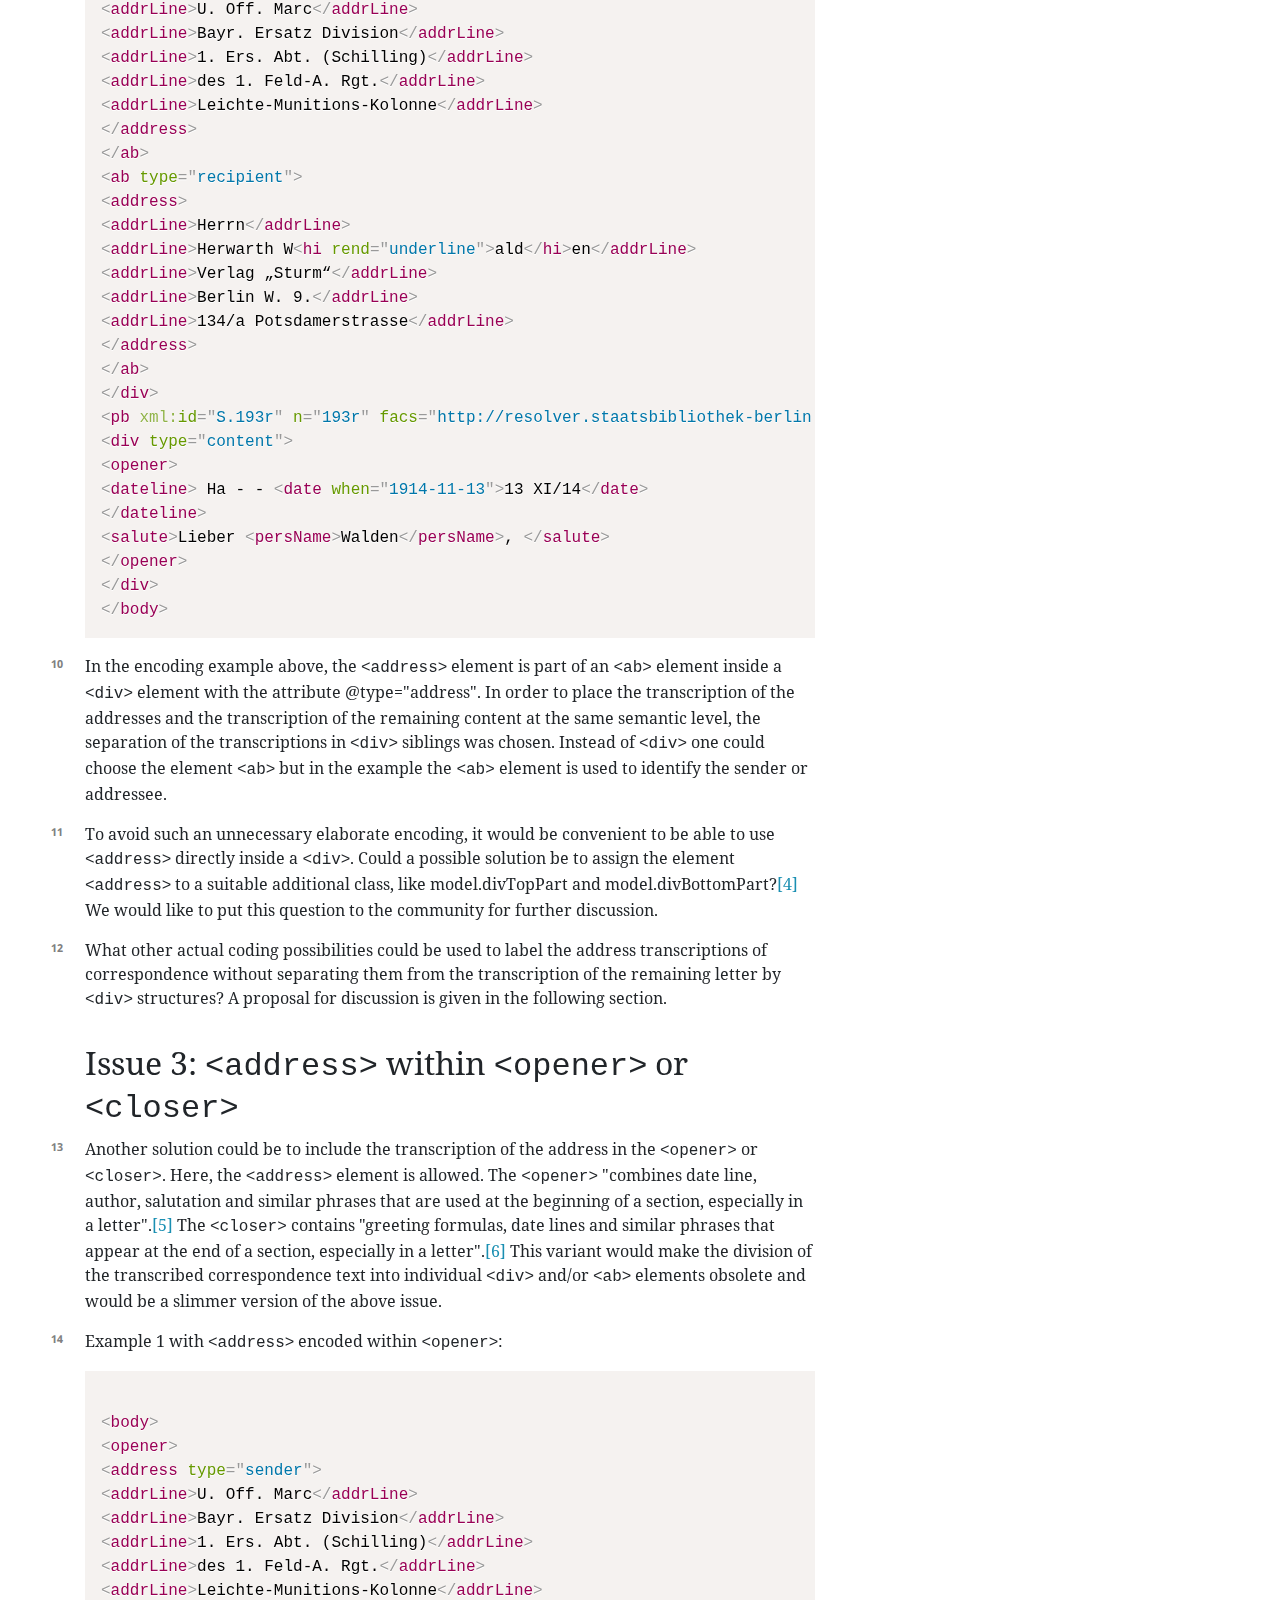
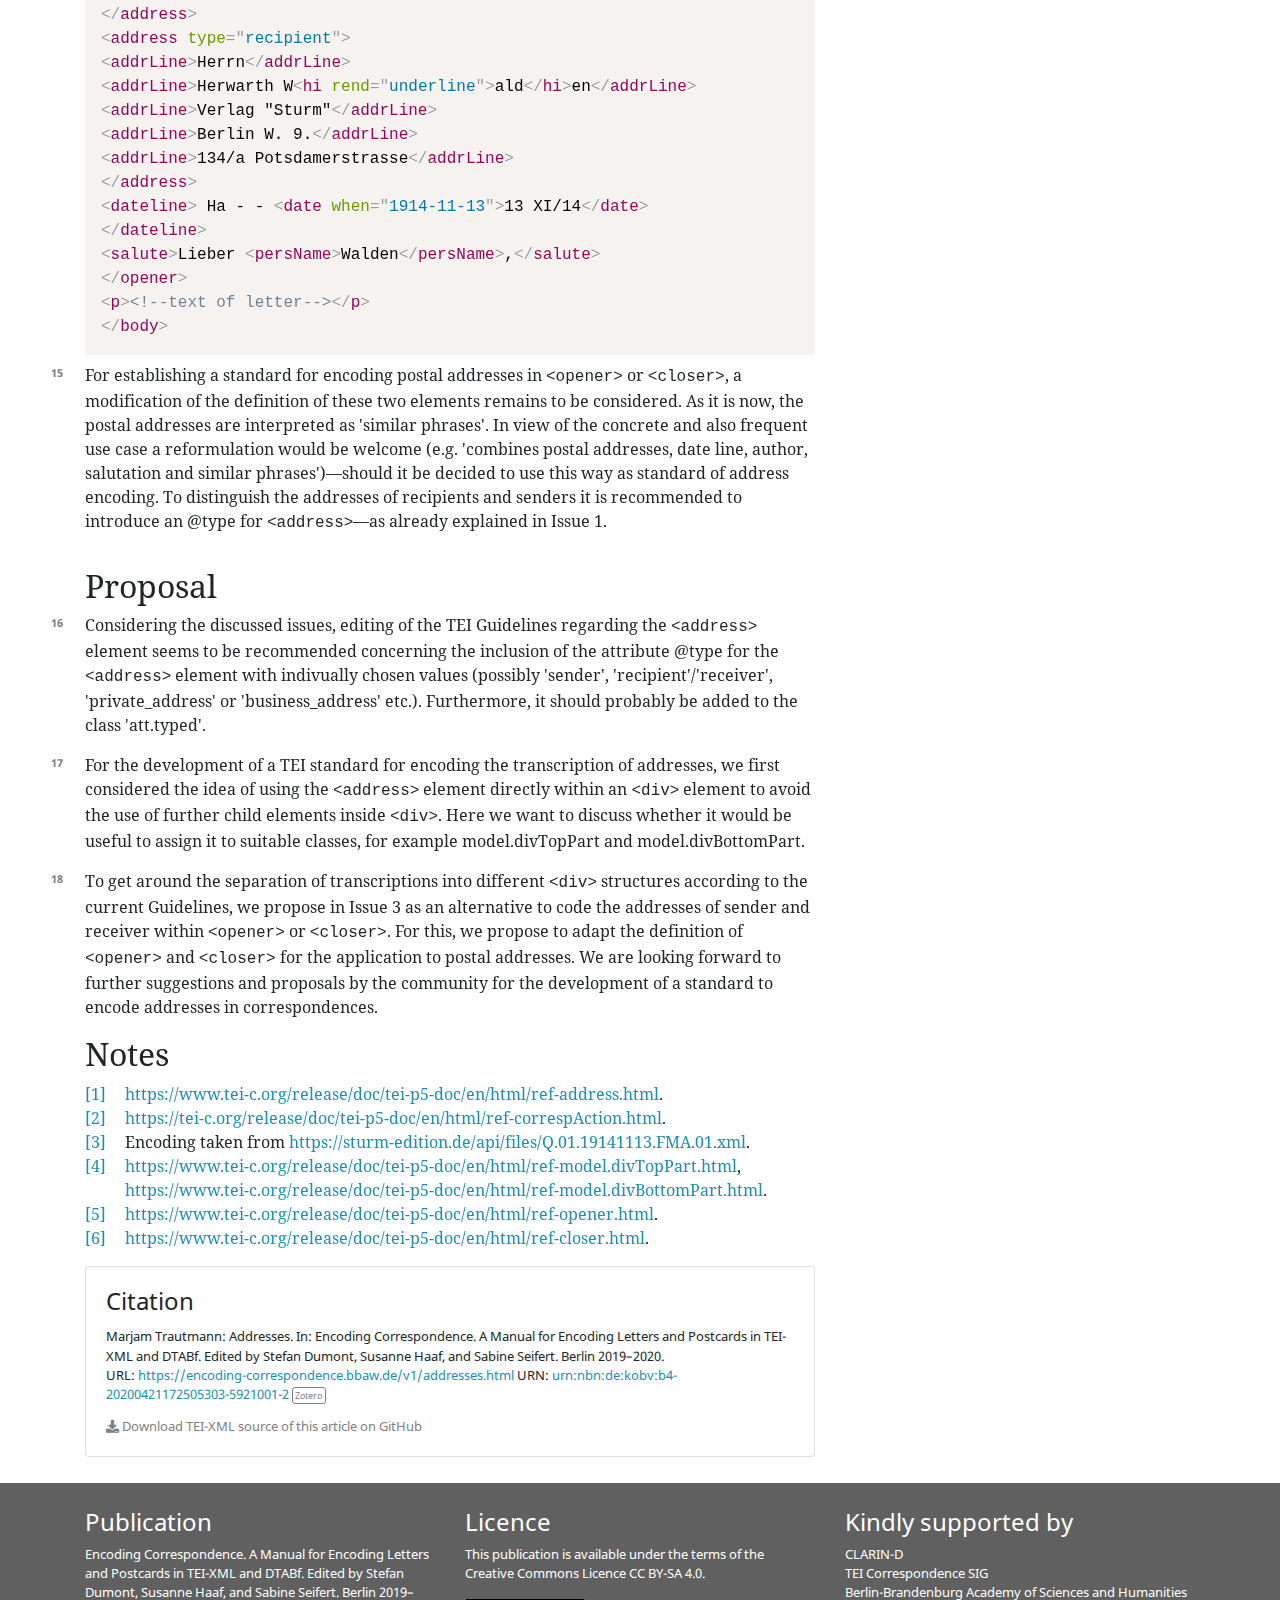
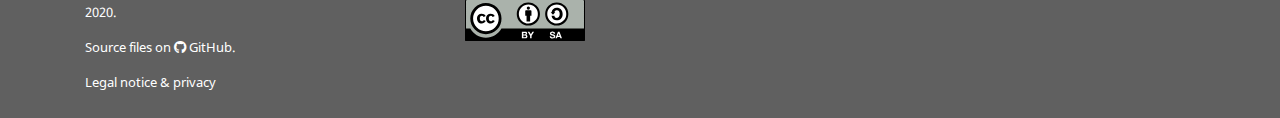
==== commit a4441134: "Public peer review still possible, remove deadline" ====
--- a/html/addresses.html
+++ b/html/addresses.html
@@ -1,5 +1,4 @@
-<!DOCTYPE HTML>
-<html lang="en">
+<!DOCTYPE HTML><html lang="en">
    <head>
       <meta http-equiv="Content-Type" content="text/html; charset=UTF-8">
       <meta charset="utf-8">
@@ -29,7 +28,7 @@
          <div class="container"><a class="navbar-brand" href="index.html" title="To the homepage" alt="Go to home page of Encoding Correspondence">Encoding Correspondence</a><button class="navbar-toggler" type="button" data-toggle="collapse" data-target="#navbar" aria-controls="navbar" aria-expanded="false" aria-label="Toggle navigation"><span class="navbar-toggler-icon"></span></button><div class="collapse navbar-collapse" id="navbar">
                <ul class="navbar-nav">
                   <li class="nav-item"><a class="nav-link" href="introduction.html">Introduction</a></li>
-                  <li class="nav-item dropdown"><a class="nav-link dropdown-toggle" href="#" id="dropdown07" data-toggle="dropdown" aria-haspopup="true" aria-expanded="false">Articles</a><div class="dropdown-menu" aria-labelledby="dropdown07"><a class="dropdown-item" href="addresses.html">Addresses</a><a class="dropdown-item" href="CMIF.html">Correspondence Metadata Interchange Format</a><a class="dropdown-item" href="openers-closers.html">Letter Openers and Closers</a><a class="dropdown-item" href="stamps-seals-postmarks.html">Postage Stamps, Seals, and Postmarks</a><a class="dropdown-item" href="postscripts.html">Postscripts of Letters</a><a class="dropdown-item" href="pre-printed-parts.html">Pre-printed parts: Letterheads and forms</a></div>
+                  <li class="nav-item dropdown"><a class="nav-link dropdown-toggle" href="#" id="dropdown07" data-toggle="dropdown" aria-haspopup="true" aria-expanded="false">Articles</a><div class="dropdown-menu" aria-labelledby="dropdown07"><a class="dropdown-item" href="addresses.html">Addresses</a><a class="dropdown-item" href="CMIF.html">Correspondence Metadata Interchange Format</a><a class="dropdown-item" href="openers-closers.html">Letter Openers and Closers</a><a class="dropdown-item" href="stamps-seals-postmarks.html">Postage Stamps, Seals, and Postmarks</a><a class="dropdown-item" href="postscripts.html">Postscripts of Letters</a><a class="dropdown-item" href="pre-printed-parts.html">Pre-printed parts: Letterheads and Forms</a><a class="dropdown-item" href="uncertainties-metadata.html">Uncertainties in Metadata</a></div>
                   </li>
                   <li class="nav-item"><a class="nav-link" href="authors.html">Authors <span class="sr-only">(current)</span></a></li>
                </ul>
@@ -42,7 +41,7 @@
                <div id="status" class="card">
                   <div class="card-body">
                      <h5 class="card-title">Status of this article</h5>
-                     <p class="status"><span class="dot dot-draft"></span>Draft. Public peer review in progress until 31&nbsp;July&nbsp;2020.</p>
+                     <p class="status"><span class="dot dot-draft"></span>Draft. Public peer review in progress.</p>
                      <p>We kindly invite you to review and/or comment this article! Please do so via the web
                         annotation service <a href="https://web.hypothes.is/">Hypothes.is</a> 
                         or with an e-mail to <a href="mailto:encoding-correspondence@bbaw.de">encoding-correspondence@bbaw.de</a>.</p>
@@ -318,7 +317,7 @@
                      <div class="card-body">
                         <h4 class="card-title">Citation</h4>Marjam Trautmann: Addresses. In: Encoding Correspondence. A Manual for Encoding Letters and Postcards in TEI-XML
                         and DTABf. Edited by Stefan Dumont, Susanne Haaf, and Sabine Seifert. Berlin 2019–2020.
-                        URL:&nbsp;<a href="https://encoding-correspondence.bbaw.de/v1/addresses.html">https://encoding-correspondence.bbaw.de/v1/addresses.html</a> URN:&nbsp;<a href="https://nbn-resolving.org/urn:nbn:de:kobv:b4-20200421172505303-5921001-2">urn:nbn:de:kobv:b4-20200421172505303-5921001-2</a><a class="zotero-link" href="https://www.zotero.org/groups/2248469/encoding_correspondence/items/itemKey/TFR6AZQS" target="_blank" title="Zotero record" alt="Link to Zotero record">Zotero</a><br><span class="Z3988" title="url_ver=Z39.88-2004&amp;ctx_ver=Z39.88-2004&amp;rfr_id=info%3Asid%2Fzotero.org%3A2&amp;rft_val_fmt=info%3Aofi%2Ffmt%3Akev%3Amtx%3Abook&amp;rft.genre=bookitem&amp;rft.atitle=Addresses&amp;rft.btitle=Encoding%20Correspondence.%20A%20Manual%20for%20TEI-XML-based%20Encoding%20of%20Letters%20and%20Postcards%20in%20TEI-XML%20and%20DTABf&amp;rft.place=Berlin&amp;rft.publisher=Berlin-Brandenburg%20Academy%20of%20Sciences%20and%20Humanities&amp;rft.edition=1&amp;rft.aufirst=Marjam&amp;rft.aulast=Trautmann&amp;rft.au=Marjam%20Trautmann&amp;rft.au=Stefan%20Dumont&amp;rft.au=Susanne%20Haaf&amp;rft.au=Sabine%20Seifert&amp;rft.date=2020&amp;rft.language=en-EN"></span><p class="download-link"><i class="fa fa-download"></i>&nbsp;<a href="https://github.com/TEI-Correspondence-SIG/encoding-correspondence">Download TEI-XML source of this article on GitHub</a></p>
+                        URL:&nbsp;<a href="https://encoding-correspondence.bbaw.de/v1/addresses.html">https://encoding-correspondence.bbaw.de/v1/addresses.html</a> URN:&nbsp;<a href="https://nbn-resolving.org/urn:nbn:de:kobv:b4-20200421172505303-5921001-2">urn:nbn:de:kobv:b4-20200421172505303-5921001-2</a><a class="zotero-link" href="https://www.zotero.org/groups/2248469/encoding_correspondence/items/itemKey/TFR6AZQS" target="_blank" title="Zotero record" alt="Link to Zotero record">Zotero</a><br><span class="Z3988" title="url_ver=Z39.88-2004&amp;ctx_ver=Z39.88-2004&amp;rfr_id=info%3Asid%2Fzotero.org%3A2&amp;rft_val_fmt=info%3Aofi%2Ffmt%3Akev%3Amtx%3Abook&amp;rft.genre=bookitem&amp;rft.atitle=Addresses&amp;rft.btitle=Encoding%20Correspondence.%20A%20Manual%20for%20TEI-XML-based%20Encoding%20of%20Letters%20and%20Postcards%20in%20TEI-XML%20and%20DTABf&amp;rft.place=Berlin&amp;rft.publisher=Berlin-Brandenburg%20Academy%20of%20Sciences%20and%20Humanities&amp;rft.edition=1&amp;rft.aufirst=Marjam&amp;rft.aulast=Trautmann&amp;rft.au=Marjam%20Trautmann&amp;rft.au=Stefan%20Dumont&amp;rft.au=Susanne%20Haaf&amp;rft.au=Sabine%20Seifert&amp;rft.date=2020&amp;rft.language=en-EN"></span><p class="download-link"><i class="fa fa-download"></i>&nbsp;<a href="https://github.com/TEI-Correspondence-SIG/encoding-correspondence/blob/master/tei-xml/addresses.xml">Download TEI-XML source of this article on GitHub</a></p>
                      </div>
                   </div>
                </article>
@@ -348,7 +347,7 @@
                </div>
             </div>
          </div>
-      </footer><script src="libs/jquery/jquery-3.3.1.slim.min.js"></script><script src="libs/popper.js/popper.min.js"></script><script src="libs/bootstrap-4.3.1/js/bootstrap.min.js"></script><script src="libs/prism/prism.js"></script><script src="https://hypothes.is/embed.js" async></script><script>
+      </footer><script src="libs/jquery/jquery-3.5.1.slim.min.js"></script><script src="libs/popper.js/popper.min.js"></script><script src="libs/bootstrap-4.3.1/js/bootstrap.min.js"></script><script src="libs/prism/prism.js"></script><script src="https://hypothes.is/embed.js" async></script><script>
                     $(function () {
                         $("[data-toggle='popover']").popover({
                             html : true,
--- a/html/css/ec.css
+++ b/html/css/ec.css
@@ -171,6 +171,11 @@
     font-family: 'Noto Sans', sans;
     list-style-type: none;
     padding-left: 20px;
+    line-height: 1.2;
+}
+
+ul#toc li {
+    margin-top: 5px;
 }
 
 ul#toc li.citation-link {
